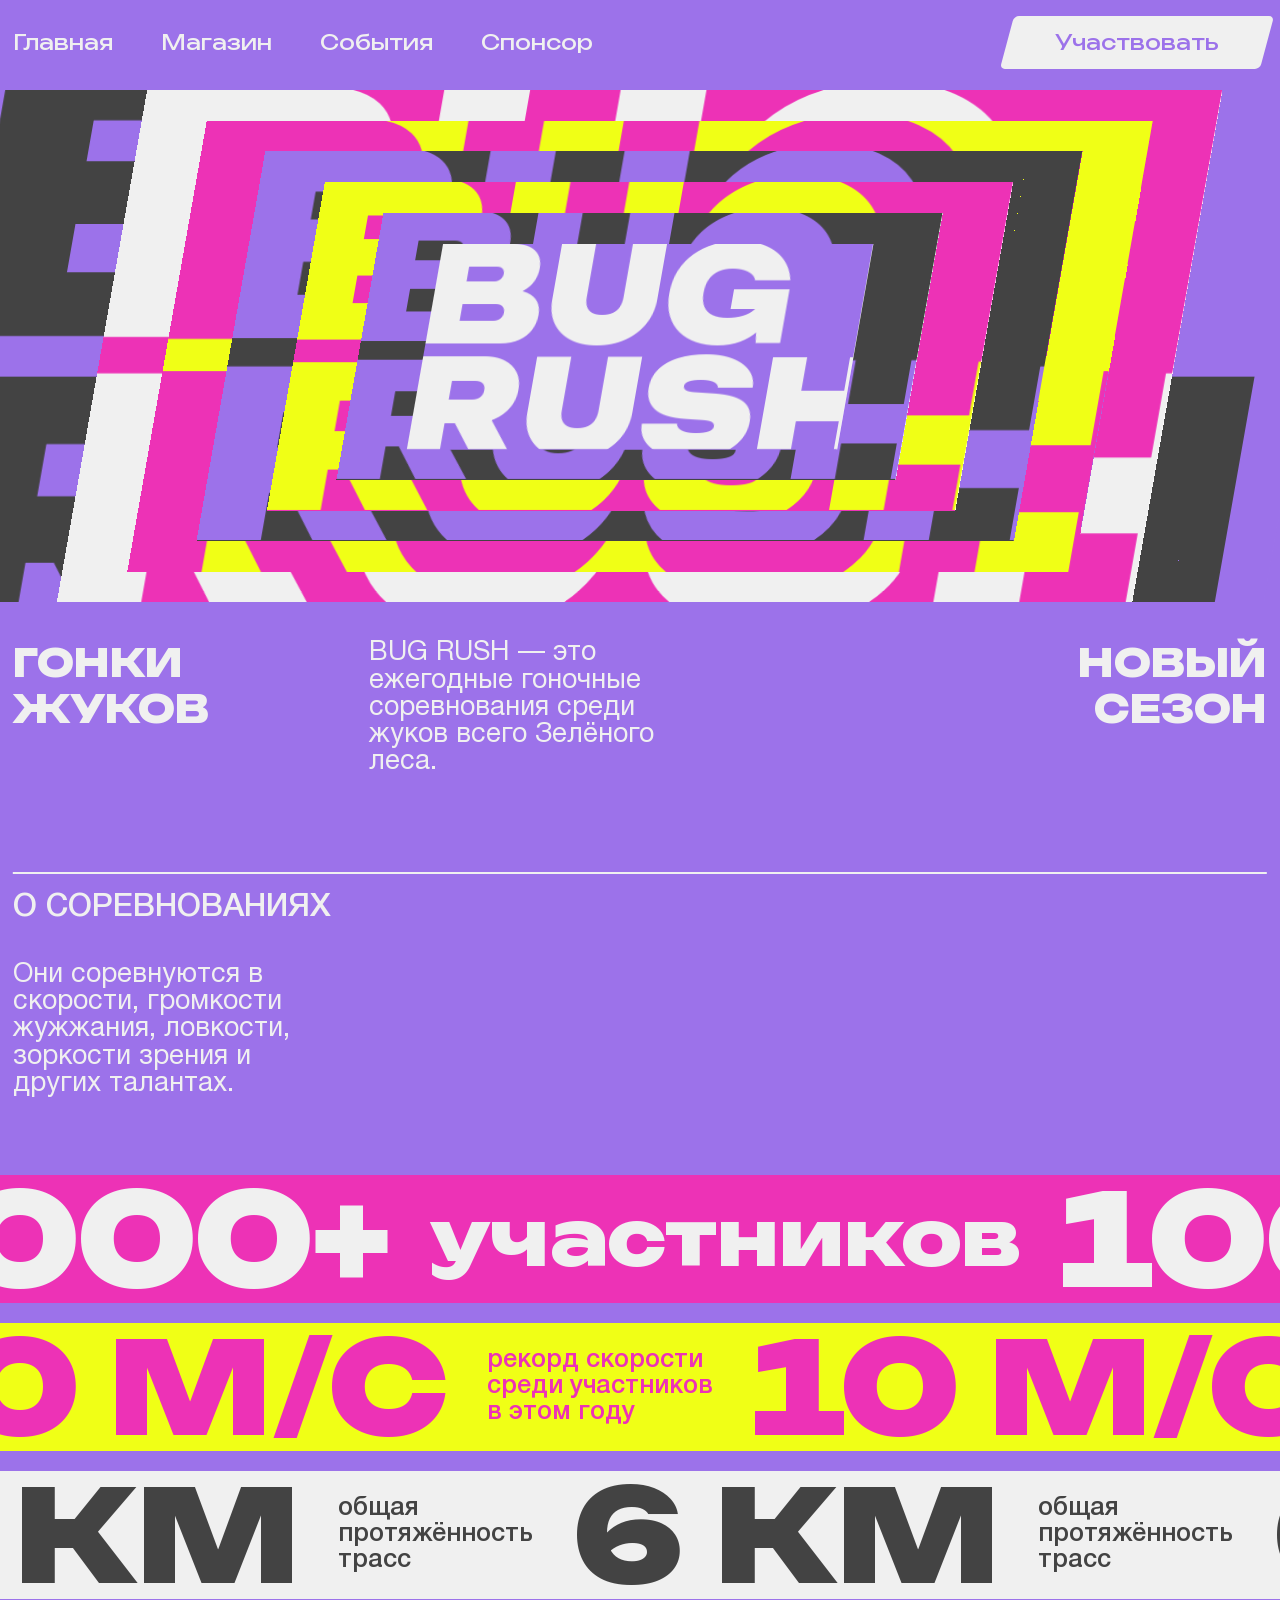
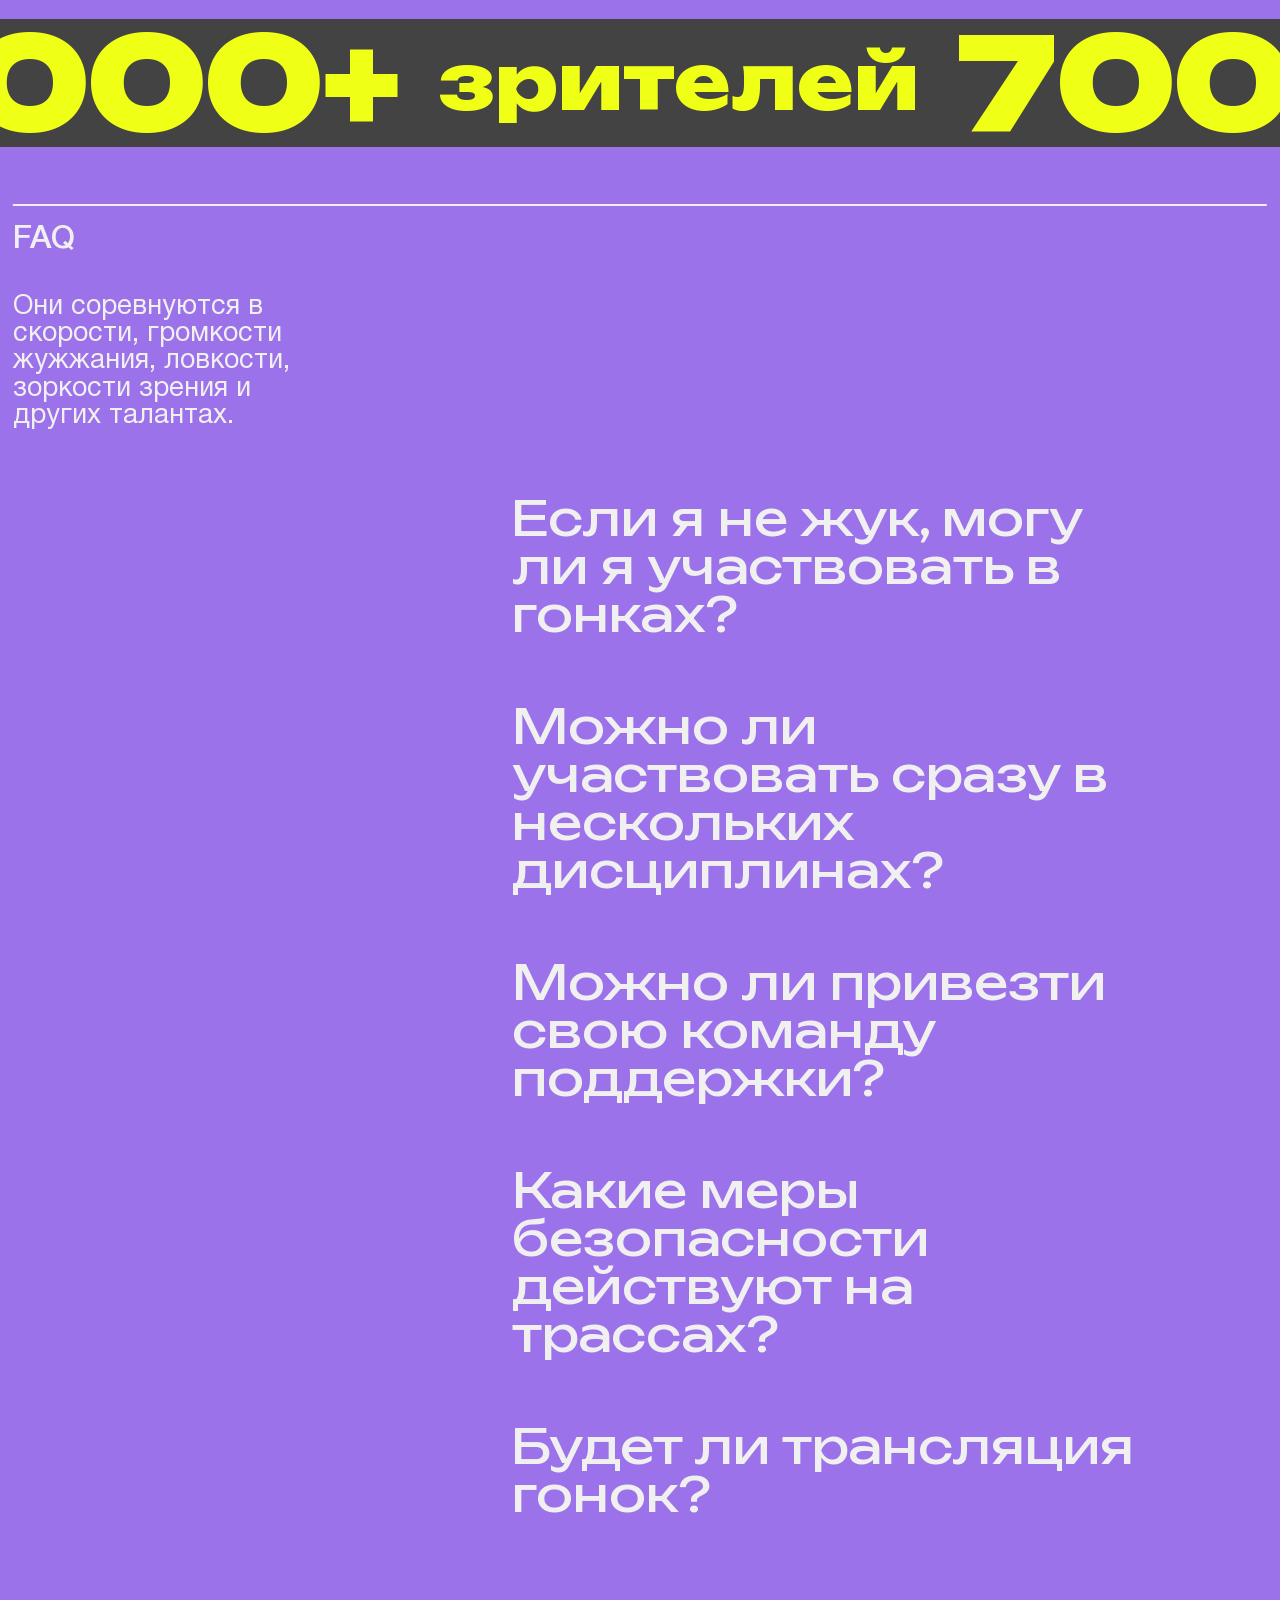
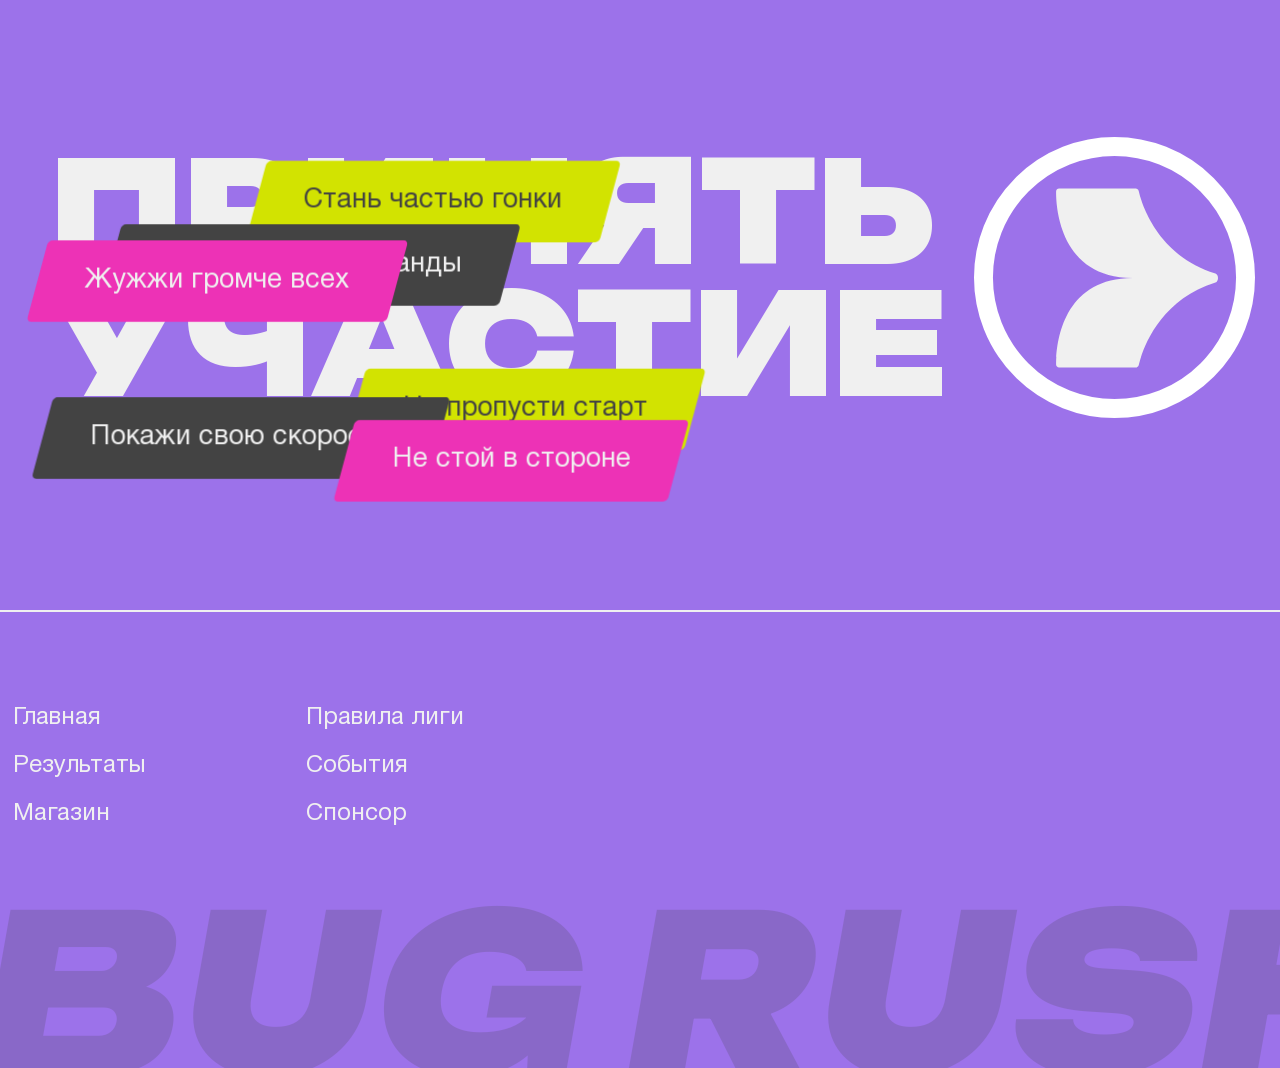
==== index.html @ fefcb6bb "almost ready" ====
<!doctype html>
<html lang="en">
  <head>
    <meta charset="UTF-8" />
    <meta name="viewport" content="width=device-width, initial-scale=1.0" />
    <link rel="stylesheet" href="stylesheets/style.css" />
    <script src="scripts/script.js"></script>
    <script src="scripts/parallax-hero-section.js"></script>
    <script src="scripts/ribbons.js"></script>
    <script src="scripts/tags-cloud-section.js"></script>
    <script src="scripts/faq.js"></script>

    <title>Главная</title>
  </head>
  <body>
    <header>
      <!-- Десктоп -->
      <nav id="desktopMenu">
        <div>
          <a href="index.html">Главная</a>
          <a href="shop.html">Магазин</a>
          <a href="events.html">События</a>
          <a href="partner.html">Спонсор</a>
        </div>
        <a href="apply.html">Участвовать</a>
      </nav>

      <!-- Бургер иконка-->
      <div id="burger">
        <img src="icons/burger-icon.svg" alt="" />
      </div>
    </header>

    <!-- Мобильное меню на весь экран -->
    <div id="mobileMenu">
      <a href="index.html">Главная</a>
      <div class="divider"></div>

      <a href="shop.html">Магазин</a>
      <div class="divider"></div>

      <a href="events.html">События</a>
      <div class="divider"></div>

      <a href="partner.html">Спонсор</a>
      <div class="divider"></div>

      <a href="apply.html">Участвовать</a>
    </div>

    <div class="parallax-hero-section">
      <!-- data-factor -- степень смещения плашки за курсором -->
      <div class="layer layer0" data-factor="0.00">
        <h1>
          BUG <br />
          RUSH
        </h1>
      </div>

      <div class="layer layer1" data-factor="0.1">
        <h1>
          BUG <br />
          RUSH
        </h1>
      </div>

      <div class="layer layer2" data-factor="0.20">
        <h1>
          BUG <br />
          RUSH
        </h1>
      </div>

      <div class="layer layer3" data-factor="0.30">
        <h1>
          BUG <br />
          RUSH
        </h1>
      </div>

      <div class="layer layer4" data-factor="0.40">
        <h1>
          BUG <br />
          RUSH
        </h1>
      </div>

      <div class="layer layer5" data-factor="0.50">
        <h1>
          BUG<br />
          RUSH
        </h1>
      </div>

      <div class="layer layer6" data-factor="0.6">
        <h1>
          BUG <br />
          RUSH
        </h1>
      </div>
    </div>

    <div class="subheader-section">
      <div>
        <h1 class="subheader">
          ГОНКИ <br />
          ЖУКОВ
        </h1>
        <p>
          BUG RUSH — это ежегодные гоночные соревнования среди жуков всего
          Зелёного леса.
        </p>
      </div>
      <h1 class="subheader">
        НОВЫЙ <br />
        СЕЗОН
      </h1>
    </div>

    <div class="rubric">
      <h1>О СОРЕВНОВАНИЯХ</h1>
      <p>
        Они соревнуются в скорости, громкости жужжания, ловкости, зоркости
        зрения и других талантах.
      </p>
    </div>

    <div class="ribbons-section">
      <div class="ribbon-wrap ribbon-wrap-1" data-depth="40" data-rotate="1">
        <div class="ribbon-content ribbon-content-1">
          <h1>1000+</h1>
          <h2>участников</h2>

          <h1>1000+</h1>
          <h2>участников</h2>

          <h1>1000+</h1>
          <h2>участников</h2>

          <h1>1000+</h1>
          <h2>участников</h2>
        </div>
      </div>
      <div class="ribbon-wrap ribbon-wrap-2" data-depth="20" data-rotate="-2">
        <div class="ribbon-content ribbon-content-2">
          <h1>10 М/С</h1>
          <p>
            рекорд скорости <br />
            среди участников<br />
            в этом году
          </p>

          <h1>10 М/С</h1>
          <p>
            рекорд скорости <br />
            среди участников<br />
            в этом году
          </p>

          <h1>10 М/С</h1>
          <p>
            рекорд скорости <br />
            среди участников<br />
            в этом году
          </p>

          <h1>10 М/С</h1>
          <p>
            рекорд скорости <br />
            среди участников<br />
            в этом году
          </p>
        </div>
      </div>
      <div class="ribbon-wrap ribbon-wrap-3" data-depth="10" data-rotate="-1">
        <div class="ribbon-content ribbon-content-3">
          <h1>6 КМ</h1>
          <p>
            общая <br />
            протяжённость<br />
            трасс
          </p>

          <h1>6 КМ</h1>
          <p>
            общая <br />
            протяжённость<br />
            трасс
          </p>

          <h1>6 КМ</h1>
          <p>
            общая <br />
            протяжённость<br />
            трасс
          </p>

          <h1>6 КМ</h1>
          <p>
            общая <br />
            протяжённость<br />
            трасс
          </p>
        </div>
      </div>
      <div class="ribbon-wrap ribbon-wrap-4" data-depth="-10" data-rotate="1">
        <div class="ribbon-content ribbon-content-4">
          <h1>7000+</h1>
          <h2>зрителей</h2>

          <h1>7000+</h1>
          <h2>зрителей</h2>

          <h1>7000+</h1>
          <h2>зрителей</h2>

          <h1>7000+</h1>
          <h2>зрителей</h2>
        </div>
      </div>
    </div>

    <div class="rubric">
      <h1>FAQ</h1>
      <p>
        Они соревнуются в скорости, громкости жужжания, ловкости, зоркости
        зрения и других талантах.
      </p>
    </div>

    <section class="faq-wrap">
      <!-- Вопрос 1 -->
      <div class="faq-item">
        <div
          class="faq-question"
          tabindex="0"
          role="button"
          aria-expanded="false"
        >
          <span class="faq-question-text"
            >Если я не жук, могу ли я участвовать в гонках?</span
          >
        </div>
        <div class="faq-answer">
          <p>
            К сожалению, к участию допускаются только жуки. Это связано с
            разными физическими возможностями разных насекомых из разных
            семейств, что затрудняет справедливую оценку для выявления
            победителей. Чтобы узнать о соревнованиях для других насекомых, вы
            можете обратиться в Лесную федерацию гоночного спорта. Однако вы
            можете стать зрителем или волонтёром, если хотите помочь и
            посмотреть на организацию гонок изнутри!
          </p>
        </div>
      </div>

      <!-- Вопрос 2 -->
      <div class="faq-item">
        <div
          class="faq-question"
          tabindex="0"
          role="button"
          aria-expanded="false"
        >
          <span class="faq-question-text"
            >Можно ли участвовать сразу в нескольких дисциплинах?</span
          >
        </div>
        <div class="faq-answer">
          <p>
            Да, участники могут зарегистрироваться в нескольких категориях.
            Однако важно учитывать расписание заездов и время на восстановление
            между ними. При высокой нагрузке рекомендуется воспользоваться
            услугами официального партнёра сервиса Гаражжж для подготовки к
            следующей гонке.
          </p>
        </div>
      </div>

      <!-- Вопрос 3 -->
      <div class="faq-item">
        <div
          class="faq-question"
          tabindex="0"
          role="button"
          aria-expanded="false"
        >
          <span class="faq-question-text"
            >Можно ли привезти свою команду поддержки?</span
          >
        </div>
        <div class="faq-answer">
          <p>
            Да, каждый участник может выступать с командой поддержки. Однако они
            не могут вмешиваться в процесс гонок и должны занимать места для
            зрителей.
          </p>
        </div>
      </div>

      <!-- Вопрос 4 -->
      <div class="faq-item">
        <div
          class="faq-question"
          tabindex="0"
          role="button"
          aria-expanded="false"
        >
          <span class="faq-question-text"
            >Какие меры безопасности действуют на трассах?</span
          >
        </div>
        <div class="faq-answer">
          <p>
            Все трассы проходят обязательную проверку перед началом фестиваля.
            Включены зоны мягкого приземления, контроль воздушных потоков и
            ограничение опасных участков. На протяжении заездов дежурят службы
            быстрого реагирования и ремонтные бригады партнёра Гаражжж.
            Участники обязаны пройти техосмотр перед стартом.
          </p>
        </div>
      </div>

      <!-- Вопрос 5 -->
      <div class="faq-item">
        <div
          class="faq-question"
          tabindex="0"
          role="button"
          aria-expanded="false"
        >
          <span class="faq-question-text">Будет ли трансляция гонок?</span>
        </div>
        <div class="faq-answer">
          <p>
            Да, все ключевые заезды будут транслироваться в режиме реального
            времени. Съёмку обеспечивает медиа отдел официального партнёра
            сервиса Гаражжж.
          </p>
        </div>
      </div>
    </section>

    <section id="flying-tags-section">
      <div class="tag tag-green">Не пропусти старт</div>
      <div class="tag tag-green">Стань частью гонки</div>
      <div class="tag tag-grey">Стань частью команды</div>
      <div class="tag tag-grey">Покажи свою скорость</div>
      <div class="tag tag-pink">Не стой в стороне</div>
      <div class="tag tag-pink">Жужжи громче всех</div>

      <a href="apply.html" id="participate-button">
        <h1>
          ПРИНЯТЬ <br />
          УЧАСТИЕ
        </h1>
        <img src="icons/participate-icon.svg" alt="" />
      </a>
    </section>

    <footer>
      <nav id="footerMenu">
        <ul>
          <li><a href="index.html">Главная</a></li>
          <li><a href="results.html">Результаты</a></li>
          <li><a href="shop.html">Магазин</a></li>
        </ul>
        <ul>
          <li><a href="">Правила лиги</a></li>
          <li><a href="events.html">События</a></li>
          <li><a href="partner.html">Спонсор</a></li>
        </ul>
      </nav>

      <div id="big-text-wrap">
        <span>BUG </span>
        <span>RUSH</span>
      </div>
    </footer>
  </body>
</html>
---- stylesheets/style.css ----
@import 'reset.css';
@import 'fonts.css';
@import 'layout.css';

@import 'parallax-hero-section.css';
@import 'ribbons.css';
@import 'tags-cloud-section.css';
@import 'events-list-section.css';
@import 'shop-header.css';
@import 'shop.css';
@import 'apply.css';
@import 'cylinder-carousel.css';
@import 'partner.css';
@import 'faq.css';

@import 'adaptive.css';
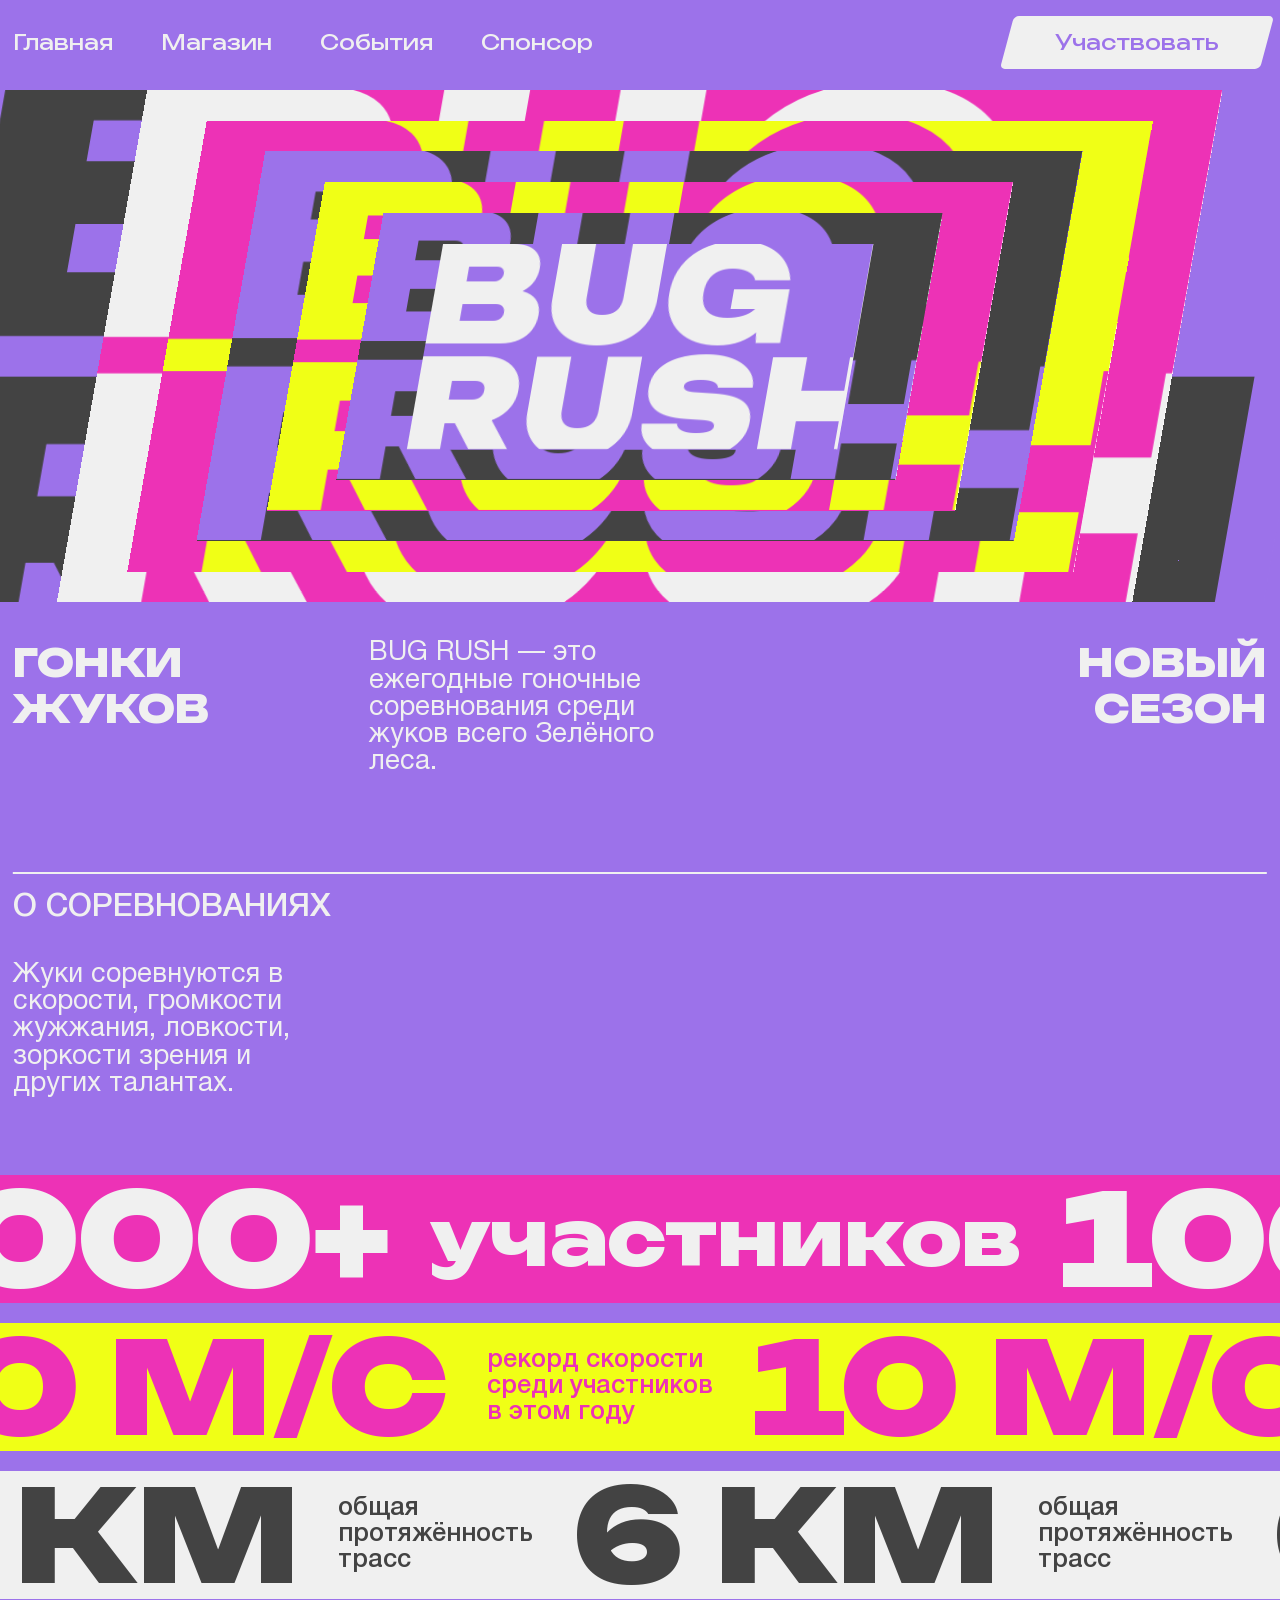
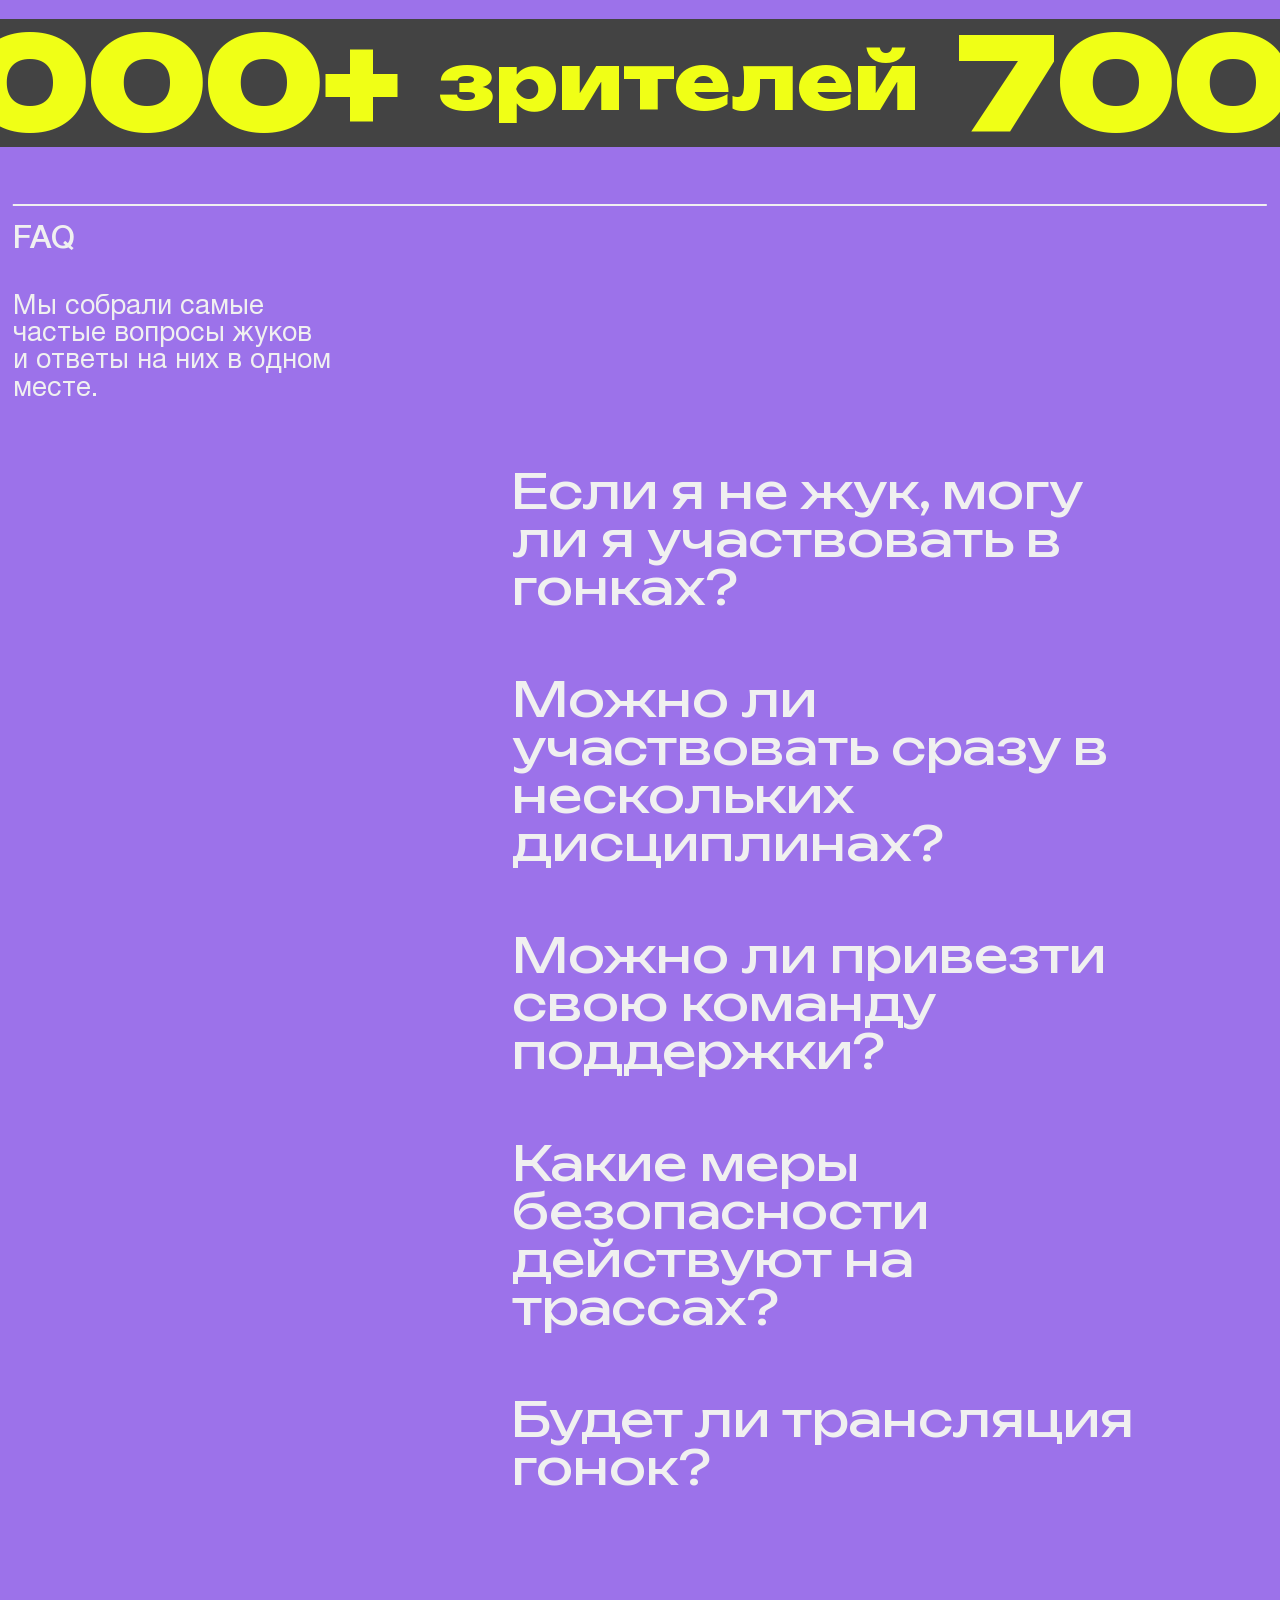
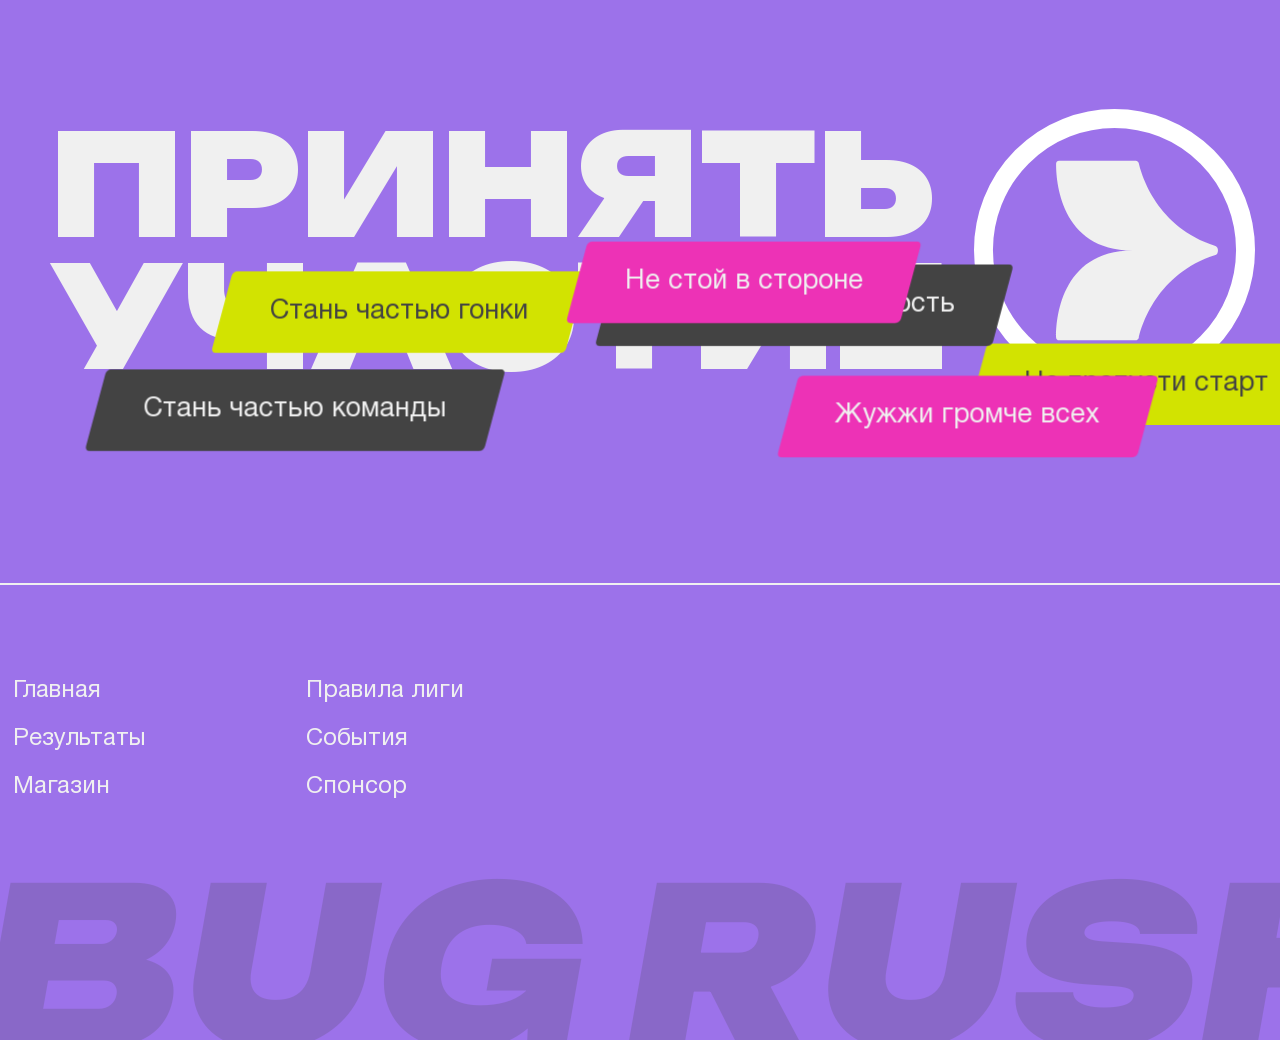
==== commit 53ad9db0: "fixes" ====
--- a/index.html
+++ b/index.html
@@ -3,6 +3,8 @@
   <head>
     <meta charset="UTF-8" />
     <meta name="viewport" content="width=device-width, initial-scale=1.0" />
+    <link rel="icon" href="/icons/participate-icon.svg" sizes="any" />
+
     <link rel="stylesheet" href="stylesheets/style.css" />
     <script src="scripts/script.js"></script>
     <script src="scripts/parallax-hero-section.js"></script>
@@ -120,7 +122,7 @@
     <div class="rubric">
       <h1>О СОРЕВНОВАНИЯХ</h1>
       <p>
-        Они соревнуются в скорости, громкости жужжания, ловкости, зоркости
+        Жуки соревнуются в скорости, громкости жужжания, ловкости, зоркости
         зрения и других талантах.
       </p>
     </div>
@@ -223,8 +225,7 @@
     <div class="rubric">
       <h1>FAQ</h1>
       <p>
-        Они соревнуются в скорости, громкости жужжания, ловкости, зоркости
-        зрения и других талантах.
+        Мы собрали самые частые вопросы жуков и ответы на них в одном месте.
       </p>
     </div>
 
